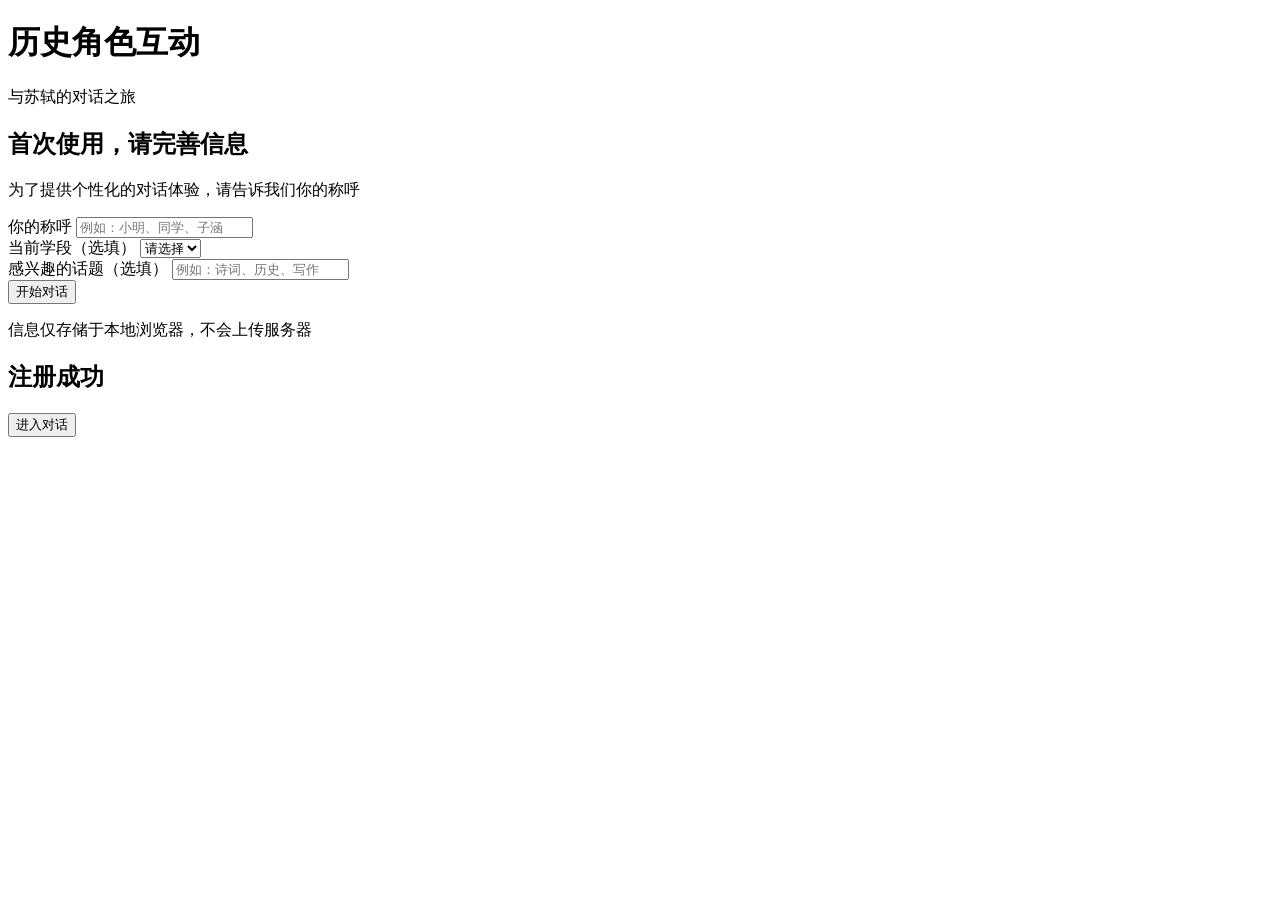
==== index.html @ 323b0e79 "Add initial user registration HTML structure" ====
<!DOCTYPE html>
<html lang="zh-CN">
<head>
  <meta charset="UTF-8">
  <meta name="viewport" content="width=device-width, initial-scale=1.0">
  <title>历史角色互动 - 用户注册</title>
  <link rel="stylesheet" href="style.css">
</head>
<body>
  <div class="container">
    <div class="header">
      <h1>历史角色互动</h1>
      <p class="subtitle">与苏轼的对话之旅</p>
    </div>

    <div class="card" id="registerCard">
      <h2>首次使用，请完善信息</h2>
      <p class="desc">为了提供个性化的对话体验，请告诉我们你的称呼</p>
      
      <div class="form-group">
        <label for="nickname">你的称呼</label>
        <input type="text" id="nickname" placeholder="例如：小明、同学、子涵" maxlength="10">
      </div>
      
      <div class="form-group">
        <label for="grade">当前学段（选填）</label>
        <select id="grade">
          <option value="">请选择</option>
          <option value="小学">小学</option>
          <option value="初中">初中</option>
          <option value="高中">高中</option>
          <option value="大学">大学</option>
          <option value="其他">其他</option>
        </select>
      </div>

      <div class="form-group">
        <label for="interest">感兴趣的话题（选填）</label>
        <input type="text" id="interest" placeholder="例如：诗词、历史、写作" maxlength="20">
      </div>

      <button class="btn-primary" onclick="register()">开始对话</button>
      
      <p class="privacy">信息仅存储于本地浏览器，不会上传服务器</p>
    </div>

    <div class="card hidden" id="welcomeCard">
      <h2>注册成功</h2>
      <p id="welcomeText"></p>
      <button class="btn-primary" onclick="goChat()">进入对话</button>
    </div>
  </div>

  <script src="app.js"></script>
</body>
</html>
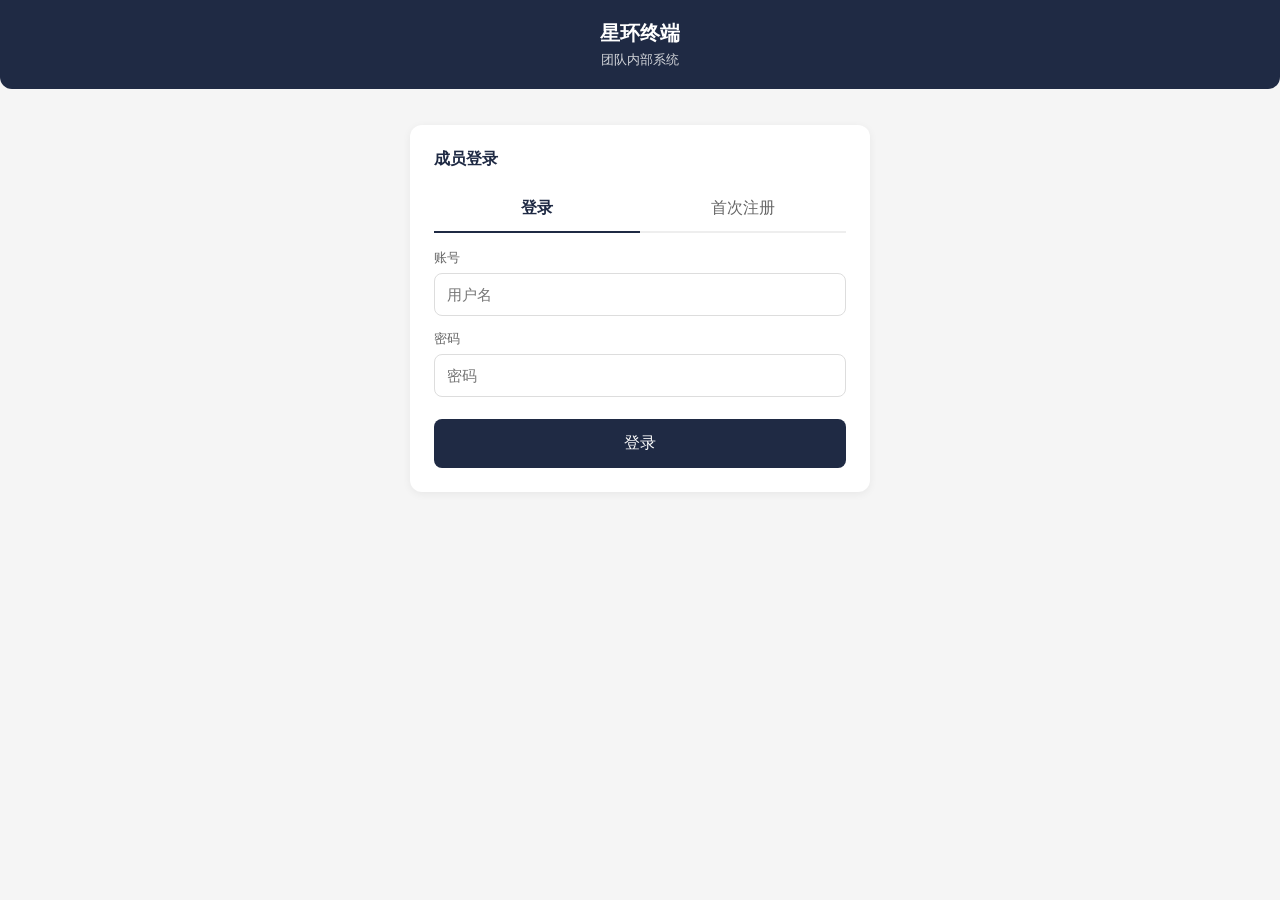
==== commit 6a625456: "Update index.html for new title and styles" ====
--- a/index.html
+++ b/index.html
@@ -3,54 +3,211 @@
 <head>
   <meta charset="UTF-8">
   <meta name="viewport" content="width=device-width, initial-scale=1.0">
-  <title>历史角色互动 - 用户注册</title>
-  <link rel="stylesheet" href="style.css">
+  <title>星环终端 - 团队工作台</title>
+  <style>
+    * { margin: 0; padding: 0; box-sizing: border-box; }
+    body { font-family: "PingFang SC", "Microsoft YaHei", sans-serif; background: #f5f5f5; color: #333; }
+    .header { background: #1F2A44; color: white; padding: 20px; text-align: center; border-radius: 0 0 12px 12px; }
+    .header h1 { font-size: 20px; margin-bottom: 4px; }
+    .header p { font-size: 13px; opacity: 0.8; }
+    .container { max-width: 500px; margin: 0 auto; padding: 20px; }
+    .card { background: white; border-radius: 12px; padding: 24px; margin-top: 16px; box-shadow: 0 2px 8px rgba(0,0,0,0.06); }
+    .card h2 { font-size: 16px; margin-bottom: 16px; color: #1F2A44; }
+    .form-group { margin-bottom: 14px; }
+    .form-group label { display: block; font-size: 13px; color: #666; margin-bottom: 6px; }
+    .form-group input { width: 100%; padding: 12px; border: 1px solid #ddd; border-radius: 8px; font-size: 15px; }
+    .btn { width: 100%; padding: 14px; background: #1F2A44; color: white; border: none; border-radius: 8px; font-size: 16px; cursor: pointer; margin-top: 8px; }
+    .btn:hover { background: #2a3a5c; }
+    .btn-secondary { background: #0066cc; }
+    .btn-secondary:hover { background: #0052a3; }
+    .btn-admin { background: #dc3545; }
+    .btn-admin:hover { background: #b02a37; }
+    .menu-btn { display: block; width: 100%; padding: 20px; margin-bottom: 16px; border: none; border-radius: 12px; font-size: 18px; cursor: pointer; text-align: left; color: white; transition: all 0.3s; }
+    .menu-btn small { display: block; font-size: 13px; opacity: 0.8; margin-top: 4px; }
+    .menu-btn.primary { background: #1F2A44; }
+    .menu-btn.secondary { background: #0066cc; }
+    .menu-btn.admin { background: #dc3545; }
+    .tabs { display: flex; border-bottom: 2px solid #eee; margin-bottom: 16px; }
+    .tab { flex: 1; text-align: center; padding: 12px; cursor: pointer; color: #666; border-bottom: 2px solid transparent; margin-bottom: -2px; }
+    .tab.active { color: #1F2A44; border-bottom-color: #1F2A44; font-weight: bold; }
+    .hidden { display: none !important; }
+    .error-msg { color: #dc3545; font-size: 13px; margin-top: 8px; display: none; }
+  </style>
 </head>
 <body>
+  <div class="header">
+    <h1>星环终端</h1>
+    <p id="userInfo">团队内部系统</p>
+  </div>
+
   <div class="container">
-    <div class="header">
-      <h1>历史角色互动</h1>
-      <p class="subtitle">与苏轼的对话之旅</p>
+    <!-- 登录/注册 -->
+    <div id="authSection" class="card">
+      <h2>成员登录</h2>
+      <div class="tabs">
+        <div class="tab active" onclick="switchTab('login')">登录</div>
+        <div class="tab" onclick="switchTab('register')">首次注册</div>
+      </div>
+      
+      <div id="loginForm">
+        <div class="form-group">
+          <label>账号</label>
+          <input type="text" id="loginUsername" placeholder="用户名">
+        </div>
+        <div class="form-group">
+          <label>密码</label>
+          <input type="password" id="loginPassword" placeholder="密码">
+        </div>
+        <div class="error-msg" id="loginError">账号或密码错误</div>
+        <button class="btn" onclick="login()">登录</button>
+      </div>
+
+      <div id="registerForm" class="hidden">
+        <div class="form-group">
+          <label>邀请码（向组长索取）</label>
+          <input type="text" id="regInvite" placeholder="如：xh001">
+        </div>
+        <div class="form-group">
+          <label>设置账号</label>
+          <input type="text" id="regUsername" placeholder="用户名（英文）">
+        </div>
+        <div class="form-group">
+          <label>设置密码</label>
+          <input type="password" id="regPassword" placeholder="密码">
+        </div>
+        <div class="error-msg" id="regError">邀请码无效或账号已存在</div>
+        <button class="btn btn-secondary" onclick="register()">注册并登录</button>
+      </div>
     </div>
 
-    <div class="card" id="registerCard">
-      <h2>首次使用，请完善信息</h2>
-      <p class="desc">为了提供个性化的对话体验，请告诉我们你的称呼</p>
-      
-      <div class="form-group">
-        <label for="nickname">你的称呼</label>
-        <input type="text" id="nickname" placeholder="例如：小明、同学、子涵" maxlength="10">
-      </div>
-      
-      <div class="form-group">
-        <label for="grade">当前学段（选填）</label>
-        <select id="grade">
-          <option value="">请选择</option>
-          <option value="小学">小学</option>
-          <option value="初中">初中</option>
-          <option value="高中">高中</option>
-          <option value="大学">大学</option>
-          <option value="其他">其他</option>
-        </select>
-      </div>
-
-      <div class="form-group">
-        <label for="interest">感兴趣的话题（选填）</label>
-        <input type="text" id="interest" placeholder="例如：诗词、历史、写作" maxlength="20">
-      </div>
-
-      <button class="btn-primary" onclick="register()">开始对话</button>
-      
-      <p class="privacy">信息仅存储于本地浏览器，不会上传服务器</p>
-    </div>
-
-    <div class="card hidden" id="welcomeCard">
-      <h2>注册成功</h2>
-      <p id="welcomeText"></p>
-      <button class="btn-primary" onclick="goChat()">进入对话</button>
+    <!-- 功能菜单 -->
+    <div id="menuSection" class="hidden">
+      <div class="card">
+        <h2 style="margin-bottom: 20px;">选择功能</h2>
+        
+        <button class="menu-btn primary" onclick="goChat()">
+          与苏轼对话
+          <small>AI 历史角色互动（内部测试）</small>
+        </button>
+        
+        <button class="menu-btn secondary" onclick="goTasks()">
+          我的 KPI
+          <small>查看任务、提交成果、同步日历</small>
+        </button>
+        
+        <button class="menu-btn admin hidden" id="adminBtn" onclick="goAdmin()">
+          管理后台
+          <small>分配 KPI、查看对话记录（仅管理员）</small>
+        </button>
+        
+        <button class="btn" onclick="logout()" style="margin-top: 20px; background: #666;">退出登录</button>
+      </div>
     </div>
   </div>
 
-  <script src="app.js"></script>
+  <script>
+    const TEAM_API = "https://1502956590-0kdly2qr1v.ap-nanjing.tencentscf.com"; // teamApi 地址
+    let token = localStorage.getItem("xinghuan_token");
+    let userRole = localStorage.getItem("xinghuan_role");
+
+    function switchTab(tab) {
+      document.querySelectorAll('.tab').forEach(t => t.classList.remove('active'));
+      event.target.classList.add('active');
+      document.getElementById('loginForm').classList.toggle('hidden', tab !== 'login');
+      document.getElementById('registerForm').classList.toggle('hidden', tab !== 'register');
+      document.getElementById('loginError').style.display = 'none';
+      document.getElementById('regError').style.display = 'none';
+    }
+
+    async function api(action, data) {
+      const res = await fetch(TEAM_API, {
+        method: "POST",
+        headers: { "Content-Type": "application/json" },
+        body: JSON.stringify({ action, data, token })
+      });
+      return await res.json();
+    }
+
+    async function login() {
+      const r = await api("login", {
+        username: document.getElementById("loginUsername").value,
+        password: document.getElementById("loginPassword").value
+      });
+      if (r.error) { 
+        document.getElementById("loginError").textContent = r.error;
+        document.getElementById("loginError").style.display = "block";
+        return; 
+      }
+      
+      token = r.token;
+      userRole = r.role;
+      localStorage.setItem("xinghuan_token", token);
+      localStorage.setItem("xinghuan_role", userRole);
+      localStorage.setItem("xinghuan_name", r.name);
+      
+      showMenu(r.name, r.role);
+    }
+
+    async function register() {
+      const r = await api("register", {
+        username: document.getElementById("regUsername").value,
+        password: document.getElementById("regPassword").value,
+        invite_code: document.getElementById("regInvite").value
+      });
+      if (r.error) { 
+        document.getElementById("regError").textContent = r.error;
+        document.getElementById("regError").style.display = "block";
+        return; 
+      }
+      
+      token = r.token;
+      userRole = r.role;
+      localStorage.setItem("xinghuan_token", token);
+      localStorage.setItem("xinghuan_role", userRole);
+      localStorage.setItem("xinghuan_name", r.name);
+      
+      showMenu(r.name, r.role);
+    }
+
+    function showMenu(name, role) {
+      document.getElementById("authSection").classList.add("hidden");
+      document.getElementById("menuSection").classList.remove("hidden");
+      document.getElementById("userInfo").textContent = `${name} | 星环终端`;
+      
+      if (role === "admin") {
+        document.getElementById("adminBtn").classList.remove("hidden");
+      }
+    }
+
+    function goChat() {
+      window.location.href = "chat.html";
+    }
+
+    function goTasks() {
+      alert("KPI 功能请访问 member.html 查看（或联系管理员）");
+      // 或者如果你把 KPI 功能也合并到 member.html 了，改成 window.location.href = "member.html";
+    }
+
+    function goAdmin() {
+      window.location.href = "admin.html";
+    }
+
+    function logout() {
+      localStorage.clear();
+      location.reload();
+    }
+
+    // 自动登录
+    if (token) {
+      api("my_tasks", {}).then(r => {
+        if (!r.error) {
+          const name = localStorage.getItem("xinghuan_name") || "成员";
+          showMenu(name, userRole);
+        } else {
+          localStorage.clear();
+        }
+      });
+    }
+  </script>
 </body>
 </html>
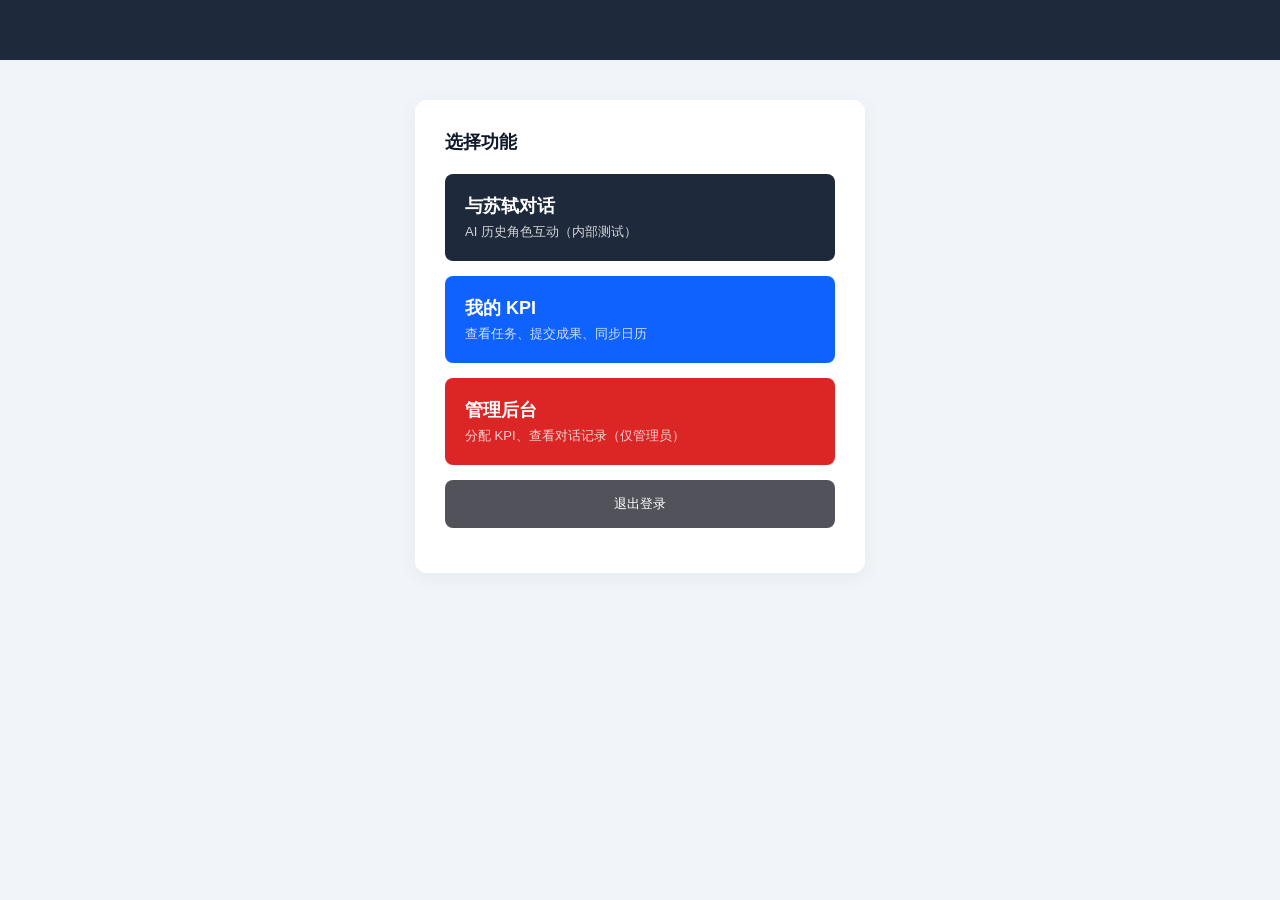
==== commit 0d9eeb50: "Update index.html" ====
--- a/index.html
+++ b/index.html
@@ -1,213 +1,127 @@
 <!DOCTYPE html>
 <html lang="zh-CN">
 <head>
-  <meta charset="UTF-8">
-  <meta name="viewport" content="width=device-width, initial-scale=1.0">
-  <title>星环终端 - 团队工作台</title>
-  <style>
-    * { margin: 0; padding: 0; box-sizing: border-box; }
-    body { font-family: "PingFang SC", "Microsoft YaHei", sans-serif; background: #f5f5f5; color: #333; }
-    .header { background: #1F2A44; color: white; padding: 20px; text-align: center; border-radius: 0 0 12px 12px; }
-    .header h1 { font-size: 20px; margin-bottom: 4px; }
-    .header p { font-size: 13px; opacity: 0.8; }
-    .container { max-width: 500px; margin: 0 auto; padding: 20px; }
-    .card { background: white; border-radius: 12px; padding: 24px; margin-top: 16px; box-shadow: 0 2px 8px rgba(0,0,0,0.06); }
-    .card h2 { font-size: 16px; margin-bottom: 16px; color: #1F2A44; }
-    .form-group { margin-bottom: 14px; }
-    .form-group label { display: block; font-size: 13px; color: #666; margin-bottom: 6px; }
-    .form-group input { width: 100%; padding: 12px; border: 1px solid #ddd; border-radius: 8px; font-size: 15px; }
-    .btn { width: 100%; padding: 14px; background: #1F2A44; color: white; border: none; border-radius: 8px; font-size: 16px; cursor: pointer; margin-top: 8px; }
-    .btn:hover { background: #2a3a5c; }
-    .btn-secondary { background: #0066cc; }
-    .btn-secondary:hover { background: #0052a3; }
-    .btn-admin { background: #dc3545; }
-    .btn-admin:hover { background: #b02a37; }
-    .menu-btn { display: block; width: 100%; padding: 20px; margin-bottom: 16px; border: none; border-radius: 12px; font-size: 18px; cursor: pointer; text-align: left; color: white; transition: all 0.3s; }
-    .menu-btn small { display: block; font-size: 13px; opacity: 0.8; margin-top: 4px; }
-    .menu-btn.primary { background: #1F2A44; }
-    .menu-btn.secondary { background: #0066cc; }
-    .menu-btn.admin { background: #dc3545; }
-    .tabs { display: flex; border-bottom: 2px solid #eee; margin-bottom: 16px; }
-    .tab { flex: 1; text-align: center; padding: 12px; cursor: pointer; color: #666; border-bottom: 2px solid transparent; margin-bottom: -2px; }
-    .tab.active { color: #1F2A44; border-bottom-color: #1F2A44; font-weight: bold; }
-    .hidden { display: none !important; }
-    .error-msg { color: #dc3545; font-size: 13px; margin-top: 8px; display: none; }
-  </style>
+    <meta charset="UTF-8">
+    <meta name="viewport" content="width=device-width, initial-scale=1.0">
+    <title>星环终端 - 选择功能</title>
+    <style>
+        :root {
+            --primary: #1e293b;
+            --bg: #f1f5f9;
+            --card-bg: #ffffff;
+            --text: #334155;
+            --text-light: #64748b;
+            --blue: #0f62fe;
+            --red: #dc2626;
+            --gray: #52525b;
+        }
+        * { box-sizing: border-box; margin: 0; padding: 0; }
+        body {
+            font-family: -apple-system, BlinkMacSystemFont, "Segoe UI", Roboto, "Helvetica Neue", Arial, sans-serif;
+            background-color: var(--bg);
+            color: var(--text);
+            display: flex;
+            flex-direction: column;
+            align-items: center;
+            min-height: 100vh;
+        }
+        
+        /* 顶部深色导航 */
+        .header {
+            width: 100%;
+            background-color: var(--primary);
+            height: 60px;
+            margin-bottom: 40px;
+        }
+
+        .container {
+            background: var(--card-bg);
+            width: 90%;
+            max-width: 450px;
+            border-radius: 12px;
+            padding: 30px;
+            box-shadow: 0 4px 20px rgba(0,0,0,0.05);
+        }
+
+        .title {
+            font-size: 18px;
+            font-weight: bold;
+            margin-bottom: 20px;
+            color: #0f172a;
+        }
+
+        /* 按钮卡片样式 */
+        .menu-btn {
+            display: block;
+            width: 100%;
+            text-align: left;
+            padding: 20px;
+            border-radius: 8px;
+            margin-bottom: 15px;
+            cursor: pointer;
+            border: none;
+            transition: transform 0.1s, opacity 0.2s;
+            text-decoration: none;
+        }
+        .menu-btn:hover {
+            opacity: 0.9;
+            transform: translateY(-1px);
+        }
+        .menu-btn:active { transform: translateY(1px); }
+
+        .menu-btn h3 { font-size: 18px; margin-bottom: 5px; font-weight: bold; }
+        .menu-btn p { font-size: 13px; opacity: 0.8; }
+
+        /* 颜色区分 */
+        .btn-dark { background: var(--primary); color: white; }
+        .btn-blue { background: var(--blue); color: white; }
+        .btn-red { background: var(--red); color: white; }
+        .btn-gray { background: var(--gray); color: white; text-align: center; padding: 15px; }
+
+    </style>
 </head>
 <body>
-  <div class="header">
-    <h1>星环终端</h1>
-    <p id="userInfo">团队内部系统</p>
-  </div>
 
-  <div class="container">
-    <!-- 登录/注册 -->
-    <div id="authSection" class="card">
-      <h2>成员登录</h2>
-      <div class="tabs">
-        <div class="tab active" onclick="switchTab('login')">登录</div>
-        <div class="tab" onclick="switchTab('register')">首次注册</div>
-      </div>
-      
-      <div id="loginForm">
-        <div class="form-group">
-          <label>账号</label>
-          <input type="text" id="loginUsername" placeholder="用户名">
-        </div>
-        <div class="form-group">
-          <label>密码</label>
-          <input type="password" id="loginPassword" placeholder="密码">
-        </div>
-        <div class="error-msg" id="loginError">账号或密码错误</div>
-        <button class="btn" onclick="login()">登录</button>
-      </div>
+    <div class="header"></div>
 
-      <div id="registerForm" class="hidden">
-        <div class="form-group">
-          <label>邀请码（向组长索取）</label>
-          <input type="text" id="regInvite" placeholder="如：xh001">
-        </div>
-        <div class="form-group">
-          <label>设置账号</label>
-          <input type="text" id="regUsername" placeholder="用户名（英文）">
-        </div>
-        <div class="form-group">
-          <label>设置密码</label>
-          <input type="password" id="regPassword" placeholder="密码">
-        </div>
-        <div class="error-msg" id="regError">邀请码无效或账号已存在</div>
-        <button class="btn btn-secondary" onclick="register()">注册并登录</button>
-      </div>
+    <div class="container">
+        <div class="title">选择功能</div>
+        
+        <!-- 与苏轼对话 -->
+        <a href="chat.html" class="menu-btn btn-dark">
+            <h3>与苏轼对话</h3>
+            <p>AI 历史角色互动（内部测试）</p>
+        </a>
+
+        <!-- 我的 KPI -->
+        <a href="member.html" class="menu-btn btn-blue">
+            <h3>我的 KPI</h3>
+            <p>查看任务、提交成果、同步日历</p>
+        </a>
+
+        <!-- 管理后台 -->
+        <a href="admin.html" class="menu-btn btn-red">
+            <h3>管理后台</h3>
+            <p>分配 KPI、查看对话记录（仅管理员）</p>
+        </a>
+
+        <!-- 退出登录 -->
+        <button onclick="handleLogout()" class="menu-btn btn-gray">
+            退出登录
+        </button>
     </div>
 
-    <!-- 功能菜单 -->
-    <div id="menuSection" class="hidden">
-      <div class="card">
-        <h2 style="margin-bottom: 20px;">选择功能</h2>
-        
-        <button class="menu-btn primary" onclick="goChat()">
-          与苏轼对话
-          <small>AI 历史角色互动（内部测试）</small>
-        </button>
-        
-        <button class="menu-btn secondary" onclick="goTasks()">
-          我的 KPI
-          <small>查看任务、提交成果、同步日历</small>
-        </button>
-        
-        <button class="menu-btn admin hidden" id="adminBtn" onclick="goAdmin()">
-          管理后台
-          <small>分配 KPI、查看对话记录（仅管理员）</small>
-        </button>
-        
-        <button class="btn" onclick="logout()" style="margin-top: 20px; background: #666;">退出登录</button>
-      </div>
-    </div>
-  </div>
-
-  <script>
-    const TEAM_API = "https://1502956590-0kdly2qr1v.ap-nanjing.tencentscf.com"; // teamApi 地址
-    let token = localStorage.getItem("xinghuan_token");
-    let userRole = localStorage.getItem("xinghuan_role");
-
-    function switchTab(tab) {
-      document.querySelectorAll('.tab').forEach(t => t.classList.remove('active'));
-      event.target.classList.add('active');
-      document.getElementById('loginForm').classList.toggle('hidden', tab !== 'login');
-      document.getElementById('registerForm').classList.toggle('hidden', tab !== 'register');
-      document.getElementById('loginError').style.display = 'none';
-      document.getElementById('regError').style.display = 'none';
-    }
-
-    async function api(action, data) {
-      const res = await fetch(TEAM_API, {
-        method: "POST",
-        headers: { "Content-Type": "application/json" },
-        body: JSON.stringify({ action, data, token })
-      });
-      return await res.json();
-    }
-
-    async function login() {
-      const r = await api("login", {
-        username: document.getElementById("loginUsername").value,
-        password: document.getElementById("loginPassword").value
-      });
-      if (r.error) { 
-        document.getElementById("loginError").textContent = r.error;
-        document.getElementById("loginError").style.display = "block";
-        return; 
-      }
-      
-      token = r.token;
-      userRole = r.role;
-      localStorage.setItem("xinghuan_token", token);
-      localStorage.setItem("xinghuan_role", userRole);
-      localStorage.setItem("xinghuan_name", r.name);
-      
-      showMenu(r.name, r.role);
-    }
-
-    async function register() {
-      const r = await api("register", {
-        username: document.getElementById("regUsername").value,
-        password: document.getElementById("regPassword").value,
-        invite_code: document.getElementById("regInvite").value
-      });
-      if (r.error) { 
-        document.getElementById("regError").textContent = r.error;
-        document.getElementById("regError").style.display = "block";
-        return; 
-      }
-      
-      token = r.token;
-      userRole = r.role;
-      localStorage.setItem("xinghuan_token", token);
-      localStorage.setItem("xinghuan_role", userRole);
-      localStorage.setItem("xinghuan_name", r.name);
-      
-      showMenu(r.name, r.role);
-    }
-
-    function showMenu(name, role) {
-      document.getElementById("authSection").classList.add("hidden");
-      document.getElementById("menuSection").classList.remove("hidden");
-      document.getElementById("userInfo").textContent = `${name} | 星环终端`;
-      
-      if (role === "admin") {
-        document.getElementById("adminBtn").classList.remove("hidden");
-      }
-    }
-
-    function goChat() {
-      window.location.href = "chat.html";
-    }
-
-    function goTasks() {
-      alert("KPI 功能请访问 member.html 查看（或联系管理员）");
-      // 或者如果你把 KPI 功能也合并到 member.html 了，改成 window.location.href = "member.html";
-    }
-
-    function goAdmin() {
-      window.location.href = "admin.html";
-    }
-
-    function logout() {
-      localStorage.clear();
-      location.reload();
-    }
-
-    // 自动登录
-    if (token) {
-      api("my_tasks", {}).then(r => {
-        if (!r.error) {
-          const name = localStorage.getItem("xinghuan_name") || "成员";
-          showMenu(name, userRole);
-        } else {
-          localStorage.clear();
+    <script>
+        // 退出登录逻辑
+        function handleLogout() {
+            // 清除之前存储的登录状态（对应 member.html 里的 key）
+            localStorage.removeItem('xh_token');
+            localStorage.removeItem('xh_user');
+            
+            // 你可以选择跳回登录页，或者留在这里。这里给个提示并刷新
+            alert("已退出登录");
+            window.location.reload();
         }
-      });
-    }
-  </script>
+    </script>
 </body>
 </html>
